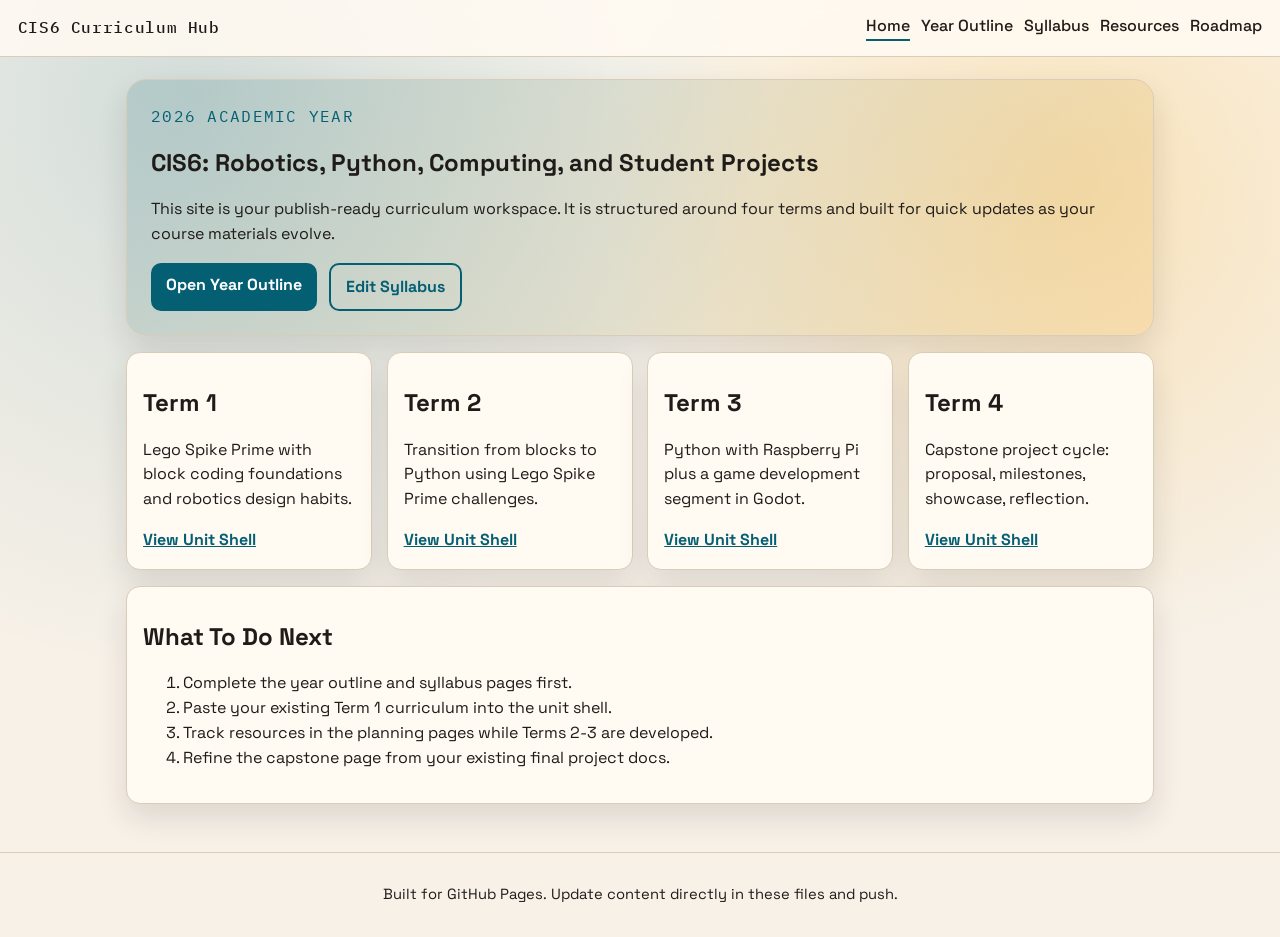
==== index.html @ 7c595fbc "first commit" ====
<!doctype html>
<html lang="en">
<head>
  <meta charset="utf-8" />
  <meta name="viewport" content="width=device-width, initial-scale=1" />
  <title>CIS6 Curriculum Hub</title>
  <meta name="description" content="CIS6 year-long curriculum planning and publishing hub." />
  <link rel="preconnect" href="https://fonts.googleapis.com" />
  <link rel="preconnect" href="https://fonts.gstatic.com" crossorigin />
  <link href="https://fonts.googleapis.com/css2?family=Space+Grotesk:wght@400;500;700&family=IBM+Plex+Mono:wght@400;500&display=swap" rel="stylesheet" />
  <link rel="stylesheet" href="assets/css/styles.css" />
</head>
<body>
  <header class="site-header">
    <div class="brand">CIS6 Curriculum Hub</div>
    <nav>
      <a href="index.html" class="active">Home</a>
      <a href="year-outline.html">Year Outline</a>
      <a href="syllabus.html">Syllabus</a>
      <a href="planning/resources.html">Resources</a>
      <a href="planning/roadmap.html">Roadmap</a>
    </nav>
  </header>

  <main>
    <section class="hero reveal">
      <p class="eyebrow">2026 Academic Year</p>
      <h1>CIS6: Robotics, Python, Computing, and Student Projects</h1>
      <p>
        This site is your publish-ready curriculum workspace. It is structured around
        four terms and built for quick updates as your course materials evolve.
      </p>
      <div class="cta-row">
        <a class="button" href="year-outline.html">Open Year Outline</a>
        <a class="button ghost" href="syllabus.html">Edit Syllabus</a>
      </div>
    </section>

    <section class="grid reveal">
      <article class="card">
        <h2>Term 1</h2>
        <p>Lego Spike Prime with block coding foundations and robotics design habits.</p>
        <a href="units/term1-lego-blocks.html">View Unit Shell</a>
      </article>
      <article class="card">
        <h2>Term 2</h2>
        <p>Transition from blocks to Python using Lego Spike Prime challenges.</p>
        <a href="units/term2-spike-python.html">View Unit Shell</a>
      </article>
      <article class="card">
        <h2>Term 3</h2>
        <p>Python with Raspberry Pi plus a game development segment in Godot.</p>
        <a href="units/term3-pi-godot.html">View Unit Shell</a>
      </article>
      <article class="card">
        <h2>Term 4</h2>
        <p>Capstone project cycle: proposal, milestones, showcase, reflection.</p>
        <a href="units/term4-capstone.html">View Unit Shell</a>
      </article>
    </section>

    <section class="panel reveal">
      <h2>What To Do Next</h2>
      <ol>
        <li>Complete the year outline and syllabus pages first.</li>
        <li>Paste your existing Term 1 curriculum into the unit shell.</li>
        <li>Track resources in the planning pages while Terms 2-3 are developed.</li>
        <li>Refine the capstone page from your existing final project docs.</li>
      </ol>
    </section>
  </main>

  <footer>
    <p>Built for GitHub Pages. Update content directly in these files and push.</p>
  </footer>

  <script src="assets/js/site.js"></script>
</body>
</html>
---- assets/css/styles.css ----
:root {
  --bg: #f7f1e8;
  --ink: #1f1b18;
  --accent: #045f73;
  --accent-2: #f2a71b;
  --paper: #fffaf2;
  --line: #d9ccb8;
  --shadow: 0 14px 30px rgba(31, 27, 24, 0.12);
}

* {
  box-sizing: border-box;
}

html,
body {
  margin: 0;
  padding: 0;
}

body {
  font-family: "Space Grotesk", sans-serif;
  color: var(--ink);
  background:
    radial-gradient(circle at 15% 10%, rgba(4, 95, 115, 0.16), transparent 42%),
    radial-gradient(circle at 84% 20%, rgba(242, 167, 27, 0.24), transparent 36%),
    linear-gradient(180deg, #fbf6ee 0%, var(--bg) 62%);
  min-height: 100vh;
  line-height: 1.55;
}

.site-header {
  position: sticky;
  top: 0;
  z-index: 10;
  display: flex;
  justify-content: space-between;
  align-items: center;
  gap: 1rem;
  padding: 0.9rem 1.1rem;
  background: rgba(255, 250, 242, 0.88);
  border-bottom: 1px solid var(--line);
  backdrop-filter: blur(8px);
}

.brand {
  font-family: "IBM Plex Mono", monospace;
  font-weight: 500;
  letter-spacing: 0.04em;
}

nav {
  display: flex;
  flex-wrap: wrap;
  gap: 0.7rem;
}

nav a {
  text-decoration: none;
  color: var(--ink);
  font-weight: 500;
  border-bottom: 2px solid transparent;
}

nav a:hover,
nav a.active {
  border-bottom-color: var(--accent);
}

main {
  max-width: 1060px;
  margin: 0 auto;
  padding: 1.4rem 1rem 3rem;
}

.hero {
  background: linear-gradient(130deg, rgba(4, 95, 115, 0.16), rgba(242, 167, 27, 0.16));
  border: 1px solid var(--line);
  border-radius: 20px;
  padding: 1.5rem;
  box-shadow: var(--shadow);
}

.eyebrow {
  font-family: "IBM Plex Mono", monospace;
  text-transform: uppercase;
  letter-spacing: 0.08em;
  margin: 0;
  color: var(--accent);
}

h1,
h2,
h3 {
  line-height: 1.2;
}

.cta-row {
  display: flex;
  gap: 0.7rem;
  flex-wrap: wrap;
  margin-top: 1rem;
}

.button {
  display: inline-block;
  background: var(--accent);
  color: #ffffff;
  text-decoration: none;
  font-weight: 700;
  border-radius: 10px;
  padding: 0.6rem 0.95rem;
}

.button.ghost {
  background: transparent;
  color: var(--accent);
  border: 2px solid var(--accent);
}

.grid {
  display: grid;
  grid-template-columns: repeat(auto-fit, minmax(220px, 1fr));
  gap: 0.9rem;
  margin-top: 1rem;
}

.card,
.panel,
.content {
  background: var(--paper);
  border: 1px solid var(--line);
  border-radius: 14px;
  padding: 1rem;
  box-shadow: var(--shadow);
}

.content > *:first-child {
  margin-top: 0;
}

.content h2 {
  margin-top: 1.2rem;
}

table {
  width: 100%;
  border-collapse: collapse;
  margin-top: 0.6rem;
  background: #fff;
}

th,
td {
  text-align: left;
  border: 1px solid var(--line);
  padding: 0.45rem 0.5rem;
}

th {
  background: #f3e8d7;
}

.card a,
.content a,
.panel a {
  color: var(--accent);
  font-weight: 700;
}

.panel {
  margin-top: 1rem;
}

footer {
  border-top: 1px solid var(--line);
  text-align: center;
  padding: 1rem;
  font-size: 0.92rem;
}

.template-tag {
  display: inline-block;
  font-family: "IBM Plex Mono", monospace;
  font-size: 0.82rem;
  padding: 0.2rem 0.45rem;
  border-radius: 8px;
  border: 1px solid var(--line);
  background: #fff;
  margin-right: 0.35rem;
}

.reveal {
  opacity: 0;
  transform: translateY(16px);
  transition: opacity 500ms ease, transform 500ms ease;
}

.reveal.in {
  opacity: 1;
  transform: translateY(0);
}

@media (max-width: 640px) {
  .site-header {
    position: static;
    flex-direction: column;
    align-items: flex-start;
  }

  .hero {
    padding: 1.1rem;
  }
}
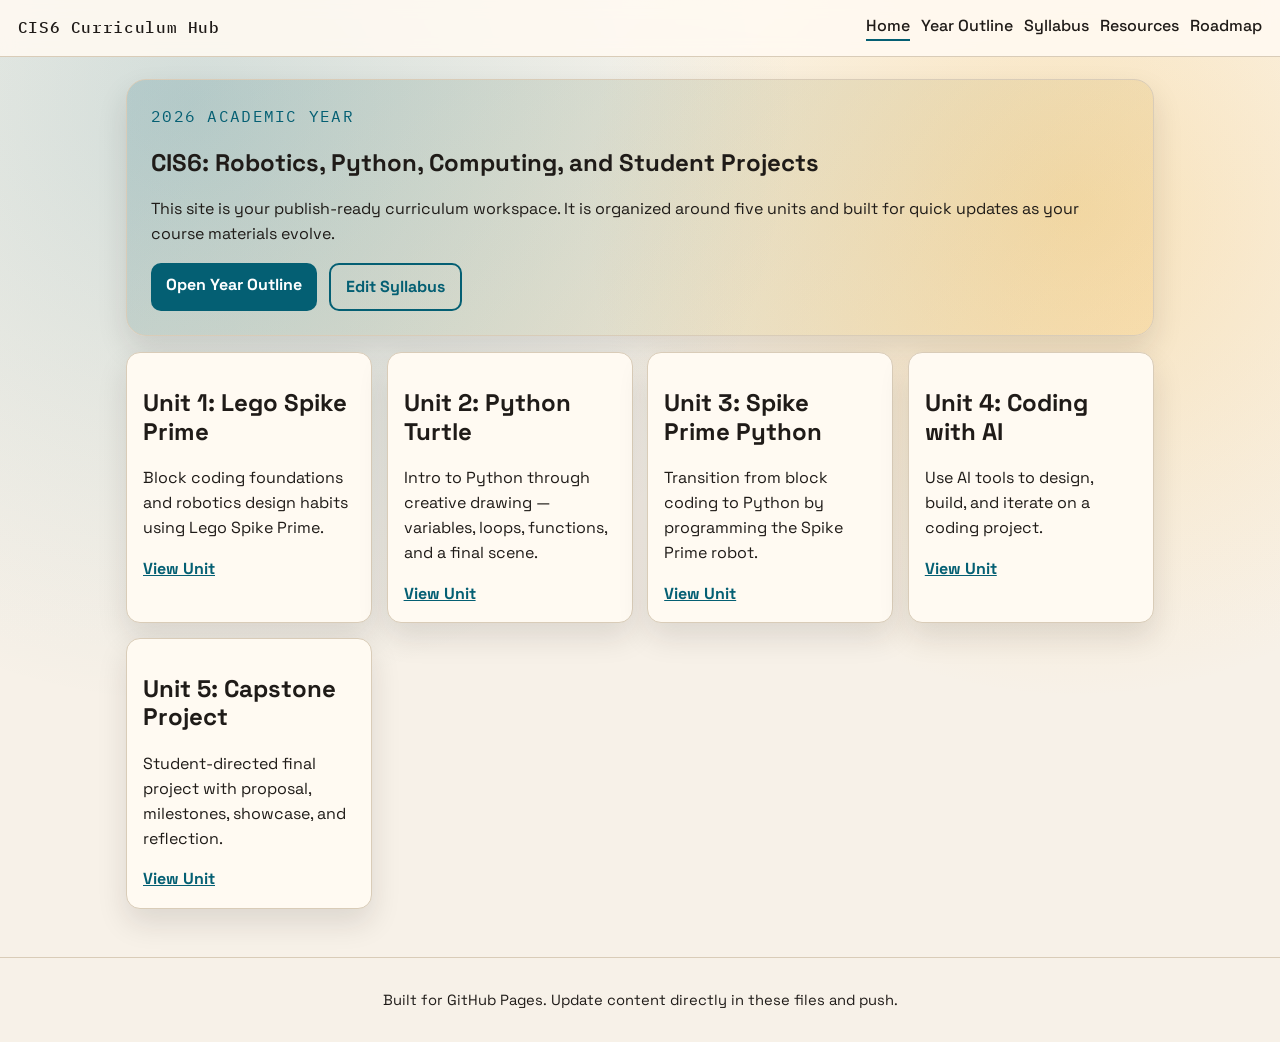
==== commit fb6c91c0: "edit the html docs to match the lessons" ====
--- a/index.html
+++ b/index.html
@@ -27,8 +27,8 @@
       <p class="eyebrow">2026 Academic Year</p>
       <h1>CIS6: Robotics, Python, Computing, and Student Projects</h1>
       <p>
-        This site is your publish-ready curriculum workspace. It is structured around
-        four terms and built for quick updates as your course materials evolve.
+        This site is your publish-ready curriculum workspace. It is organized around
+        five units and built for quick updates as your course materials evolve.
       </p>
       <div class="cta-row">
         <a class="button" href="year-outline.html">Open Year Outline</a>
@@ -38,35 +38,30 @@
 
     <section class="grid reveal">
       <article class="card">
-        <h2>Term 1</h2>
-        <p>Lego Spike Prime with block coding foundations and robotics design habits.</p>
-        <a href="units/term1-lego-blocks.html">View Unit Shell</a>
+        <h2>Unit 1: Lego Spike Prime</h2>
+        <p>Block coding foundations and robotics design habits using Lego Spike Prime.</p>
+        <a href="units/term1-lego-blocks.html">View Unit</a>
       </article>
       <article class="card">
-        <h2>Term 2</h2>
-        <p>Transition from blocks to Python using Lego Spike Prime challenges.</p>
-        <a href="units/term2-spike-python.html">View Unit Shell</a>
+        <h2>Unit 2: Python Turtle</h2>
+        <p>Intro to Python through creative drawing — variables, loops, functions, and a final scene.</p>
+        <a href="units/term2-python-turtle.html">View Unit</a>
       </article>
       <article class="card">
-        <h2>Term 3</h2>
-        <p>Python with Raspberry Pi plus a game development segment in Godot.</p>
-        <a href="units/term3-pi-godot.html">View Unit Shell</a>
+        <h2>Unit 3: Spike Prime Python</h2>
+        <p>Transition from block coding to Python by programming the Spike Prime robot.</p>
+        <a href="units/term2-spike-python.html">View Unit</a>
       </article>
       <article class="card">
-        <h2>Term 4</h2>
-        <p>Capstone project cycle: proposal, milestones, showcase, reflection.</p>
-        <a href="units/term4-capstone.html">View Unit Shell</a>
+        <h2>Unit 4: Coding with AI</h2>
+        <p>Use AI tools to design, build, and iterate on a coding project.</p>
+        <a href="units/term3-pi-godot.html">View Unit</a>
       </article>
-    </section>
-
-    <section class="panel reveal">
-      <h2>What To Do Next</h2>
-      <ol>
-        <li>Complete the year outline and syllabus pages first.</li>
-        <li>Paste your existing Term 1 curriculum into the unit shell.</li>
-        <li>Track resources in the planning pages while Terms 2-3 are developed.</li>
-        <li>Refine the capstone page from your existing final project docs.</li>
-      </ol>
+      <article class="card">
+        <h2>Unit 5: Capstone Project</h2>
+        <p>Student-directed final project with proposal, milestones, showcase, and reflection.</p>
+        <a href="units/term4-capstone.html">View Unit</a>
+      </article>
     </section>
   </main>
 
